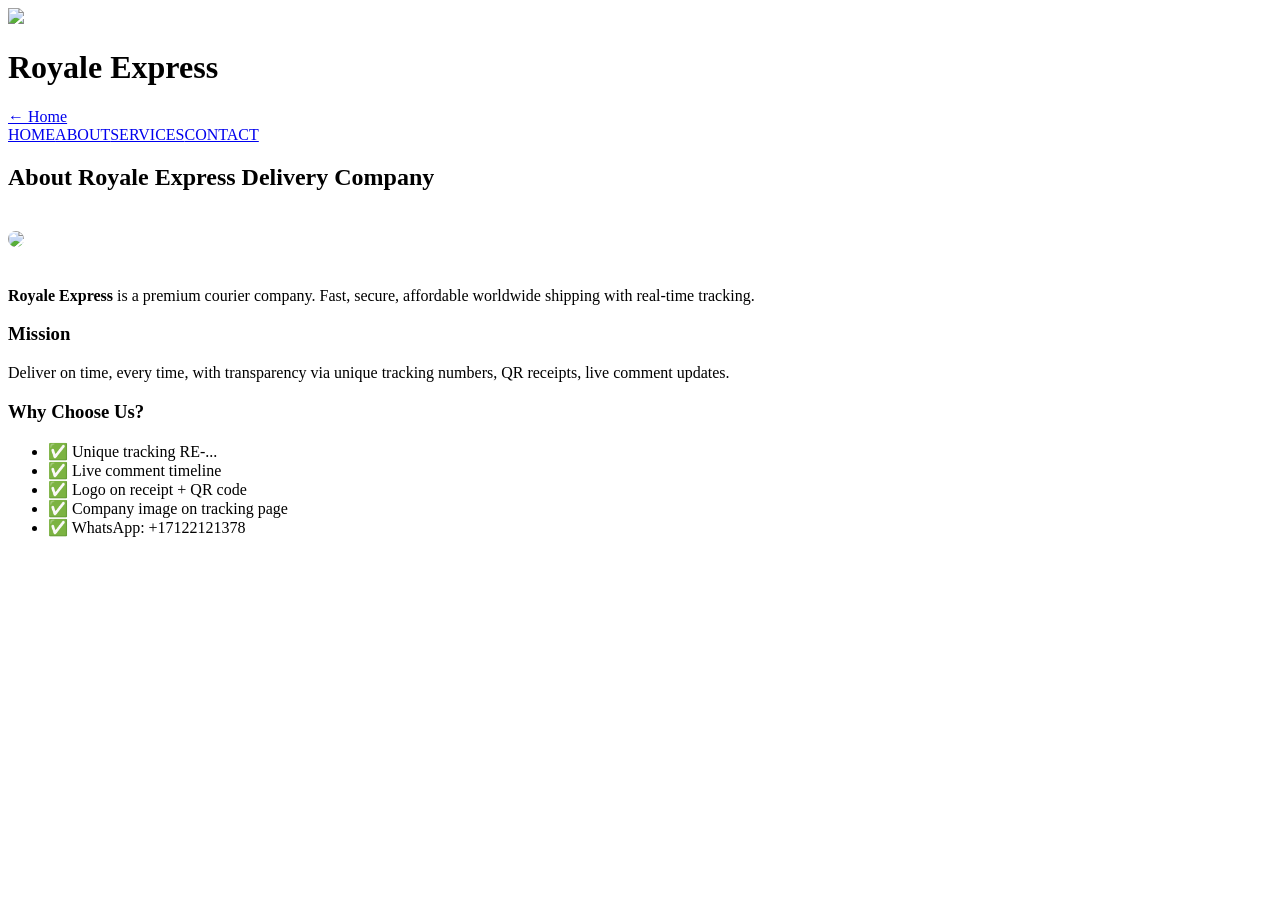
==== about.html @ f4a4ac3b "Create about.html" ====
<!DOCTYPE html><html><head><meta charset="UTF-8"><meta name="viewport" content="width=device-width, initial-scale=1.0"><title>About - Royale Express</title><link rel="stylesheet" href="style.css"></head>
<body><header class="header"><div class="logo-area"><img src="logo.png" style="height:45px"><h1>Royale Express</h1></div><a href="index.html" class="back">← Home</a></header>
<nav class="dhl-nav"><a href="index.html">HOME</a><a href="about.html" class="active">ABOUT</a><a href="services.html">SERVICES</a><a href="contact.html">CONTACT</a></nav>
<div class="page-content">
<h2>About Royale Express Delivery Company</h2>
<img src="https://images.unsplash.com/photo-1586528116311-ad8dd3c8310d?w=600" style="width:100%;max-width:700px;border-radius:12px;margin:20px 0">
<p><strong>Royale Express</strong> is a premium courier company. Fast, secure, affordable worldwide shipping with real-time tracking.</p>
<h3>Mission</h3><p>Deliver on time, every time, with transparency via unique tracking numbers, QR receipts, live comment updates.</p>
<h3>Why Choose Us?</h3><ul><li>✅ Unique tracking RE-...</li><li>✅ Live comment timeline</li><li>✅ Logo on receipt + QR code</li><li>✅ Company image on tracking page</li><li>✅ WhatsApp: +17122121378</li></ul>
</div></body></html>
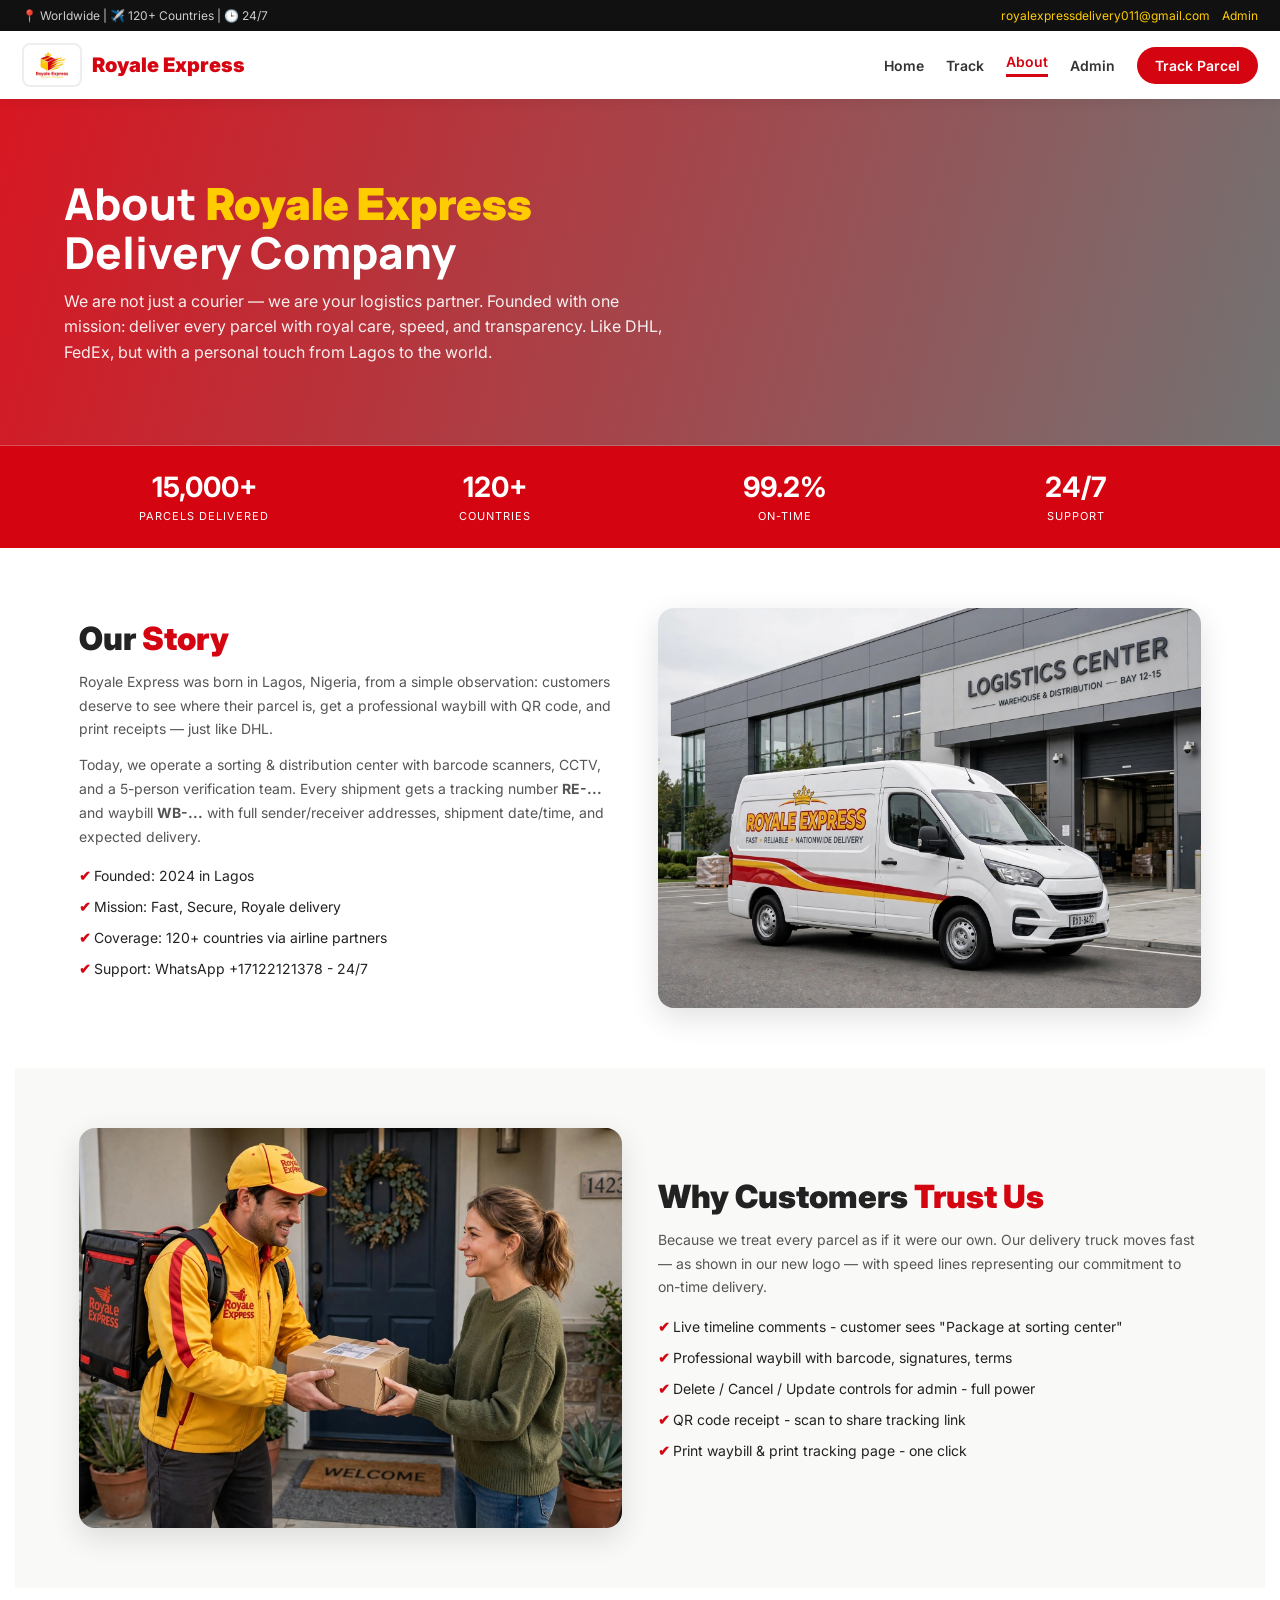
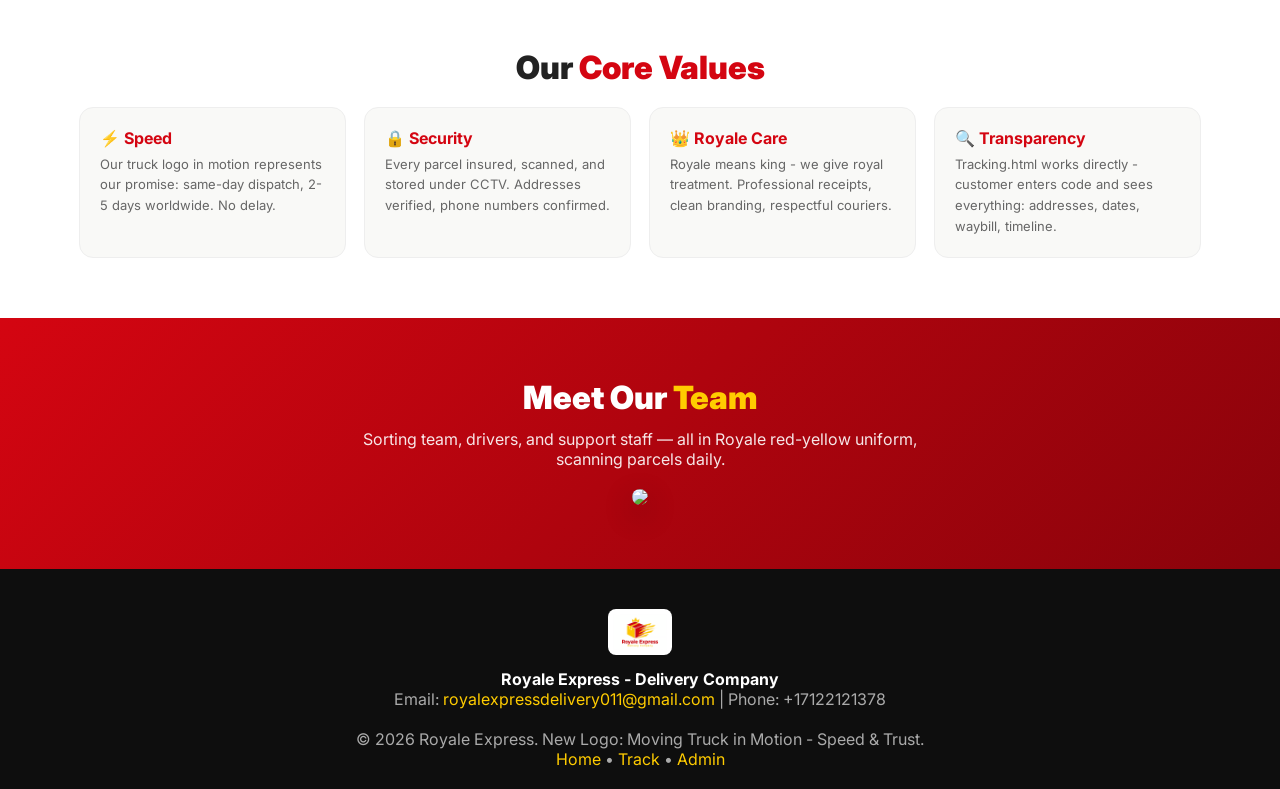
==== commit 759f2928: "Update about.html" ====
--- a/about.html
+++ b/about.html
@@ -1,10 +1,86 @@
-<!DOCTYPE html><html><head><meta charset="UTF-8"><meta name="viewport" content="width=device-width, initial-scale=1.0"><title>About - Royale Express</title><link rel="stylesheet" href="style.css"></head>
-<body><header class="header"><div class="logo-area"><img src="logo.png" style="height:45px"><h1>Royale Express</h1></div><a href="index.html" class="back">← Home</a></header>
-<nav class="dhl-nav"><a href="index.html">HOME</a><a href="about.html" class="active">ABOUT</a><a href="services.html">SERVICES</a><a href="contact.html">CONTACT</a></nav>
-<div class="page-content">
-<h2>About Royale Express Delivery Company</h2>
-<img src="https://images.unsplash.com/photo-1586528116311-ad8dd3c8310d?w=600" style="width:100%;max-width:700px;border-radius:12px;margin:20px 0">
-<p><strong>Royale Express</strong> is a premium courier company. Fast, secure, affordable worldwide shipping with real-time tracking.</p>
-<h3>Mission</h3><p>Deliver on time, every time, with transparency via unique tracking numbers, QR receipts, live comment updates.</p>
-<h3>Why Choose Us?</h3><ul><li>✅ Unique tracking RE-...</li><li>✅ Live comment timeline</li><li>✅ Logo on receipt + QR code</li><li>✅ Company image on tracking page</li><li>✅ WhatsApp: +17122121378</li></ul>
-</div></body></html>
+<!DOCTYPE html>
+<html lang="en">
+<head>
+<meta charset="UTF-8"><meta name="viewport" content="width=device-width, initial-scale=1.0">
+<title>About Us - Royale Express Delivery Company</title>
+<link href="https://fonts.googleapis.com/css2?family=Inter:wght@400;600;800;900&family=Manrope:wght@700&display=swap" rel="stylesheet">
+<style>
+*{margin:0;padding:0;box-sizing:border-box;font-family:'Inter',sans-serif}
+:root{--red:#D40511;--yellow:#FFCC00;--dark:#111}
+body{background:#fff;color:#222}
+.top-bar{background:var(--dark);color:#ccc;padding:8px 22px;display:flex;justify-content:space-between;font-size:12px;flex-wrap:wrap}
+.top-bar a{color:var(--yellow);text-decoration:none;margin-left:12px}
+.header{background:#fff;padding:12px 22px;display:flex;justify-content:space-between;align-items:center;position:sticky;top:0;z-index:99;box-shadow:0 2px 12px rgba(0,0,0,.07)}
+.logo{display:flex;align-items:center;gap:10px;font-weight:900;font-size:20px;color:var(--red)}
+.logo img{height:44px;background:#fff;border:2px solid #eee;border-radius:8px;padding:4px}
+.nav{display:flex;gap:22px;align-items:center}
+.nav a{color:#333;text-decoration:none;font-weight:600;font-size:14px}
+.nav a.active{color:var(--red);border-bottom:3px solid var(--red);padding-bottom:4px}
+.nav .cta{background:var(--red);color:#fff;padding:10px 18px;border-radius:24px;text-decoration:none}
+.hero-about{background:linear-gradient(105deg,rgba(212,5,17,.93) 0%,rgba(0,0,0,.55) 100%),url('team.jpg');background-size:cover;background-position:center;padding:80px 5%;color:#fff}
+.hero-about h1{font-size:44px;font-weight:900;font-family:'Manrope',sans-serif;line-height:1.1;margin-bottom:12px}
+.hero-about h1 span{color:var(--yellow)}
+.hero-about p{max-width:600px;font-size:16px;line-height:1.6;opacity:.92}
+.section{padding:60px 5%;max-width:1250px;margin:0 auto}
+.grid2{display:grid;grid-template-columns:1fr 1fr;gap:36px;align-items:center}
+.grid2 img{width:100%;border-radius:16px;box-shadow:0 10px 30px rgba(0,0,0,.12);height:400px;object-fit:cover}
+h2{font-size:32px;font-weight:900;margin-bottom:12px} h2 span{color:var(--red)}
+p.text{color:#555;font-size:14px;line-height:1.7;margin-bottom:12px}
+ul{list-style:none;margin:12px 0} li{padding:7px 0;font-size:14px} li::before{content:'✔ ';color:var(--red);font-weight:800}
+.values{display:grid;grid-template-columns:repeat(auto-fit,minmax(240px,1fr));gap:18px;margin-top:20px}
+.value{background:#f9f9f7;border:1px solid #eee;border-radius:14px;padding:20px}
+.value h4{margin-bottom:6px;color:var(--red)}
+.value p{font-size:13px;color:#666;line-height:1.6}
+.stats-bar{display:grid;grid-template-columns:repeat(4,1fr);background:var(--red);color:#fff;padding:24px 5%;text-align:center;gap:10px}
+.stats-bar b{font-size:28px;display:block} .stats-bar span{font-size:11px;letter-spacing:1px}
+.footer{background:#0e0e0e;color:#aaa;padding:40px 5% 20px;text-align:center}
+.footer img{height:46px;background:#fff;padding:5px;border-radius:8px;margin-bottom:10px}
+.footer a{color:var(--yellow);text-decoration:none}
+@media(max-width:900px){.grid2{grid-template-columns:1fr}.stats-bar{grid-template-columns:repeat(2,1fr)}.hero-about h1{font-size:32px}}
+</style>
+</head>
+<body>
+<div class="top-bar"><div>📍 Worldwide | ✈️ 120+ Countries | 🕒 24/7</div><div><a href="mailto:royalexpressdelivery011@gmail.com">royalexpressdelivery011@gmail.com</a><a href="admin.html">Admin</a></div></div>
+<div class="header"><div class="logo"><img src="logo.png">Royale Express</div><div class="nav"><a href="index.html">Home</a><a href="tracking.html">Track</a><a href="about.html" class="active">About</a><a href="admin.html">Admin</a><a href="tracking.html" class="cta">Track Parcel</a></div></div>
+
+<div class="hero-about">
+  <h1>About <span>Royale Express</span><br>Delivery Company</h1>
+  <p>We are not just a courier — we are your logistics partner. Founded with one mission: deliver every parcel with royal care, speed, and transparency. Like DHL, FedEx, but with a personal touch from Lagos to the world.</p>
+</div>
+
+<div class="stats-bar"><div><b>15,000+</b><span>PARCELS DELIVERED</span></div><div><b>120+</b><span>COUNTRIES</span></div><div><b>99.2%</b><span>ON-TIME</span></div><div><b>24/7</b><span>SUPPORT</span></div></div>
+
+<div class="section">
+  <div class="grid2">
+    <div><h2>Our <span>Story</span></h2><p class="text">Royale Express was born in Lagos, Nigeria, from a simple observation: customers deserve to see where their parcel is, get a professional waybill with QR code, and print receipts — just like DHL.</p><p class="text">Today, we operate a sorting & distribution center with barcode scanners, CCTV, and a 5-person verification team. Every shipment gets a tracking number <b>RE-...</b> and waybill <b>WB-...</b> with full sender/receiver addresses, shipment date/time, and expected delivery.</p><ul><li>Founded: 2024 in Lagos</li><li>Mission: Fast, Secure, Royale delivery</li><li>Coverage: 120+ countries via airline partners</li><li>Support: WhatsApp +17122121378 - 24/7</li></ul></div>
+    <img src="van.jpg" alt="Royale Van">
+  </div>
+</div>
+
+<div class="section" style="background:#f9f9f7">
+  <div class="grid2">
+    <img src="delivery.jpg" alt="Delivery">
+    <div><h2>Why Customers <span>Trust Us</span></h2><p class="text">Because we treat every parcel as if it were our own. Our delivery truck moves fast — as shown in our new logo — with speed lines representing our commitment to on-time delivery.</p><ul><li>Live timeline comments - customer sees "Package at sorting center"</li><li>Professional waybill with barcode, signatures, terms</li><li>Delete / Cancel / Update controls for admin - full power</li><li>QR code receipt - scan to share tracking link</li><li>Print waybill & print tracking page - one click</li></ul></div>
+  </div>
+</div>
+
+<div class="section">
+  <h2 style="text-align:center">Our <span>Core Values</span></h2>
+  <div class="values">
+    <div class="value"><h4>⚡ Speed</h4><p>Our truck logo in motion represents our promise: same-day dispatch, 2-5 days worldwide. No delay.</p></div>
+    <div class="value"><h4>🔒 Security</h4><p>Every parcel insured, scanned, and stored under CCTV. Addresses verified, phone numbers confirmed.</p></div>
+    <div class="value"><h4>👑 Royale Care</h4><p>Royale means king - we give royal treatment. Professional receipts, clean branding, respectful couriers.</p></div>
+    <div class="value"><h4>🔍 Transparency</h4><p>Tracking.html works directly - customer enters code and sees everything: addresses, dates, waybill, timeline.</p></div>
+  </div>
+</div>
+
+<div class="section" style="text-align:center;background:linear-gradient(135deg,var(--red),#8a030b);color:#fff;max-width:100%;border-radius:0">
+  <h2 style="color:#fff">Meet Our <span style="color:var(--yellow)">Team</span></h2>
+  <p style="max-width:600px;margin:0 auto 20px;opacity:.9">Sorting team, drivers, and support staff — all in Royale red-yellow uniform, scanning parcels daily.</p>
+  <img src="team.jpg" style="max-width:800px;width:90%;border-radius:16px;box-shadow:0 10px 30px rgba(0,0,0,.3)">
+</div>
+
+<div class="footer"><img src="logo.png"><br><b style="color:#fff">Royale Express - Delivery Company</b><br>Email: <a href="mailto:royalexpressdelivery011@gmail.com">royalexpressdelivery011@gmail.com</a> | Phone: +17122121378<br><br>© 2026 Royale Express. New Logo: Moving Truck in Motion - Speed & Trust.<br><a href="index.html">Home</a> • <a href="tracking.html">Track</a> • <a href="admin.html">Admin</a></div>
+
+</body>
+</html>
